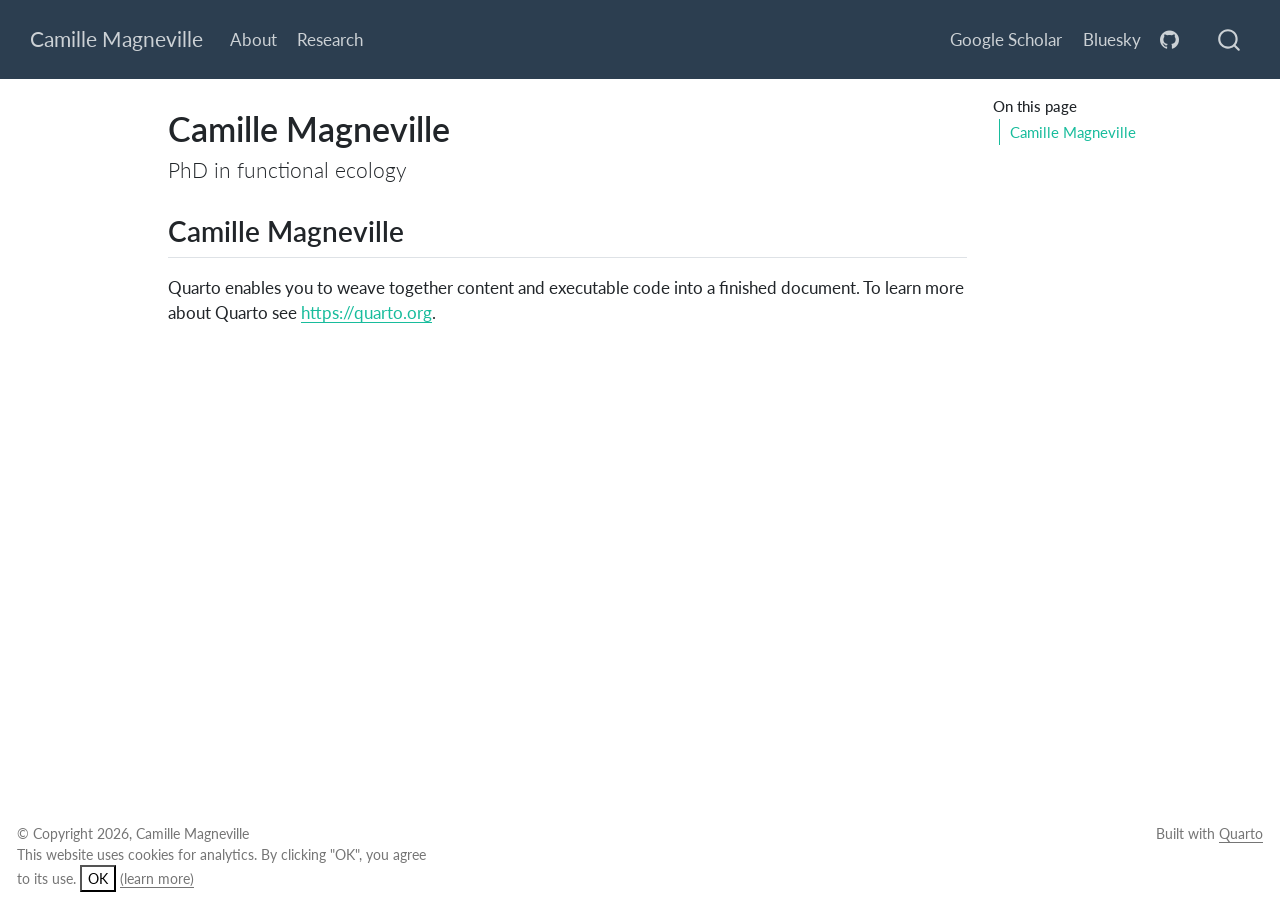
==== docs/index.html @ 0dbf3377 "Try with docs instead of site" ====
<!DOCTYPE html>
<html xmlns="http://www.w3.org/1999/xhtml" lang="en" xml:lang="en"><head>

<meta charset="utf-8">
<meta name="generator" content="quarto-1.9.37">

<meta name="viewport" content="width=device-width, initial-scale=1.0, user-scalable=yes">


<title>Camille Magneville</title>
<style>
/* Default styles provided by pandoc.
** See https://pandoc.org/MANUAL.html#variables-for-html for config info.
*/
code{white-space: pre-wrap;}
span.smallcaps{font-variant: small-caps;}
div.columns{display: flex; gap: min(4vw, 1.5em);}
div.column{flex: auto; overflow-x: auto;}
div.hanging-indent{margin-left: 1.5em; text-indent: -1.5em;}
ul.task-list{list-style: none;}
ul.task-list li input[type="checkbox"] {
  width: 0.8em;
  margin: 0 0.8em 0.2em -1em; /* quarto-specific, see https://github.com/quarto-dev/quarto-cli/issues/4556 */ 
  vertical-align: middle;
}
</style>


<script src="site_libs/quarto-nav/quarto-nav.js"></script>
<script src="site_libs/quarto-nav/headroom.min.js"></script>
<script src="site_libs/clipboard/clipboard.min.js"></script>
<script src="site_libs/quarto-search/autocomplete.umd.js"></script>
<script src="site_libs/quarto-search/fuse.min.js"></script>
<script src="site_libs/quarto-search/quarto-search.js"></script>
<meta name="quarto:offset" content="./">
<script src="site_libs/quarto-html/quarto.js" type="module"></script>
<script src="site_libs/quarto-html/tabsets/tabsets.js" type="module"></script>
<script src="site_libs/quarto-html/popper.min.js"></script>
<script src="site_libs/quarto-html/tippy.umd.min.js"></script>
<script src="site_libs/quarto-html/anchor.min.js"></script>
<link href="site_libs/quarto-html/tippy.css" rel="stylesheet">
<link href="site_libs/quarto-html/quarto-syntax-highlighting-7f8f88aac4f3542376d5c11b86a4c14d.css" rel="stylesheet" id="quarto-text-highlighting-styles">
<script src="site_libs/bootstrap/bootstrap.min.js"></script>
<link href="site_libs/bootstrap/bootstrap-icons.css" rel="stylesheet">
<link href="site_libs/bootstrap/bootstrap-6b423f165eeea3787de40cb4f8e821c3.min.css" rel="stylesheet" append-hash="true" id="quarto-bootstrap" data-mode="light">
<script id="quarto-search-options" type="application/json">{
  "location": "navbar",
  "copy-button": false,
  "collapse-after": 3,
  "panel-placement": "end",
  "type": "overlay",
  "limit": 50,
  "keyboard-shortcut": [
    "f",
    "/",
    "s"
  ],
  "show-item-context": false,
  "language": {
    "search-no-results-text": "No results",
    "search-matching-documents-text": "matching documents",
    "search-copy-link-title": "Copy link to search",
    "search-hide-matches-text": "Hide additional matches",
    "search-more-match-text": "more match in this document",
    "search-more-matches-text": "more matches in this document",
    "search-clear-button-title": "Clear",
    "search-text-placeholder": "",
    "search-detached-cancel-button-title": "Cancel",
    "search-submit-button-title": "Submit",
    "search-label": "Search"
  }
}</script>


</head>

<body class="nav-fixed quarto-light">

<div id="quarto-search-results"></div>
  <header id="quarto-header" class="headroom fixed-top">
    <nav class="navbar navbar-expand-lg " data-bs-theme="dark">
      <div class="navbar-container container-fluid">
      <div class="navbar-brand-container mx-auto">
    <a class="navbar-brand" href="./index.html">
    <span class="navbar-title">Camille Magneville</span>
    </a>
  </div>
            <div id="quarto-search" class="" title="Search"></div>
          <button class="navbar-toggler" type="button" data-bs-toggle="collapse" data-bs-target="#navbarCollapse" aria-controls="navbarCollapse" role="menu" aria-expanded="false" aria-label="Toggle navigation" onclick="if (window.quartoToggleHeadroom) { window.quartoToggleHeadroom(); }">
  <span class="navbar-toggler-icon"></span>
</button>
          <div class="collapse navbar-collapse" id="navbarCollapse">
            <ul class="navbar-nav navbar-nav-scroll me-auto">
  <li class="nav-item">
    <a class="nav-link" href="./about.html"> 
<span class="menu-text">About</span></a>
  </li>  
  <li class="nav-item">
    <a class="nav-link" href="./research.html"> 
<span class="menu-text">Research</span></a>
  </li>  
</ul>
            <ul class="navbar-nav navbar-nav-scroll ms-auto">
  <li class="nav-item">
    <a class="nav-link" href="https://scholar.google.com/citations?user=PnnVbAgAAAAJ&amp;hl=fr&amp;authuser=2"> 
<span class="menu-text">Google Scholar</span></a>
  </li>  
  <li class="nav-item">
    <a class="nav-link" href="https://bsky.app/profile/cmlmagneville.bsky.social"> 
<span class="menu-text">Bluesky</span></a>
  </li>  
  <li class="nav-item compact">
    <a class="nav-link" href="https://github.com/CmlMagneville"> <i class="bi bi-github" role="img">
</i> 
<span class="menu-text"></span></a>
  </li>  
  <li class="nav-item compact">
    <a class="nav-link" href="https://www.linkedin.com/in/camille-magneville-841ba7163/"> <i class="bi bi-LinkedIn" role="img">
</i> 
<span class="menu-text"></span></a>
  </li>  
</ul>
          </div> <!-- /navcollapse -->
            <div class="quarto-navbar-tools">
</div>
      </div> <!-- /container-fluid -->
    </nav>
</header>
<!-- content -->
<div id="quarto-content" class="quarto-container page-columns page-rows-contents page-layout-article page-navbar">
<!-- sidebar -->
<!-- margin-sidebar -->
    <div id="quarto-margin-sidebar" class="sidebar margin-sidebar">
        <nav id="TOC" role="doc-toc" class="toc-active">
    <h2 id="toc-title">On this page</h2>
   
  <ul>
  <li><a href="#camille-magneville" id="toc-camille-magneville" class="nav-link active" data-scroll-target="#camille-magneville">Camille Magneville</a></li>
  </ul>
</nav>
    </div>
<!-- main -->
<main class="content" id="quarto-document-content">

<header id="title-block-header" class="quarto-title-block default">
<div class="quarto-title">
<h1 class="title">Camille Magneville</h1>
<p class="subtitle lead">PhD in functional ecology</p>
</div>



<div class="quarto-title-meta">

    
  
    
  </div>
  


</header>


<section id="camille-magneville" class="level2">
<h2 class="anchored" data-anchor-id="camille-magneville">Camille Magneville</h2>
<p>Quarto enables you to weave together content and executable code into a finished document. To learn more about Quarto see <a href="https://quarto.org" class="uri">https://quarto.org</a>.</p>


</section>

</main> <!-- /main -->
<script id="quarto-html-after-body" type="application/javascript">
  window.document.addEventListener("DOMContentLoaded", function (event) {
    const icon = "";
    const anchorJS = new window.AnchorJS();
    anchorJS.options = {
      placement: 'right',
      icon: icon
    };
    anchorJS.add('.anchored');
    const isCodeAnnotation = (el) => {
      for (const clz of el.classList) {
        if (clz.startsWith('code-annotation-')) {                     
          return true;
        }
      }
      return false;
    }
    const onCopySuccess = function(e) {
      // button target
      const button = e.trigger;
      // don't keep focus
      button.blur();
      // flash "checked"
      button.classList.add('code-copy-button-checked');
      var currentTitle = button.getAttribute("title");
      button.setAttribute("title", "Copied!");
      let tooltip;
      if (window.bootstrap) {
        button.setAttribute("data-bs-toggle", "tooltip");
        button.setAttribute("data-bs-placement", "left");
        button.setAttribute("data-bs-title", "Copied!");
        tooltip = new bootstrap.Tooltip(button, 
          { trigger: "manual", 
            customClass: "code-copy-button-tooltip",
            offset: [0, -8]});
        tooltip.show();    
      }
      setTimeout(function() {
        if (tooltip) {
          tooltip.hide();
          button.removeAttribute("data-bs-title");
          button.removeAttribute("data-bs-toggle");
          button.removeAttribute("data-bs-placement");
        }
        button.setAttribute("title", currentTitle);
        button.classList.remove('code-copy-button-checked');
      }, 1000);
      // clear code selection
      e.clearSelection();
    }
    const getTextToCopy = function(trigger) {
      const outerScaffold = trigger.parentElement.cloneNode(true);
      const codeEl = outerScaffold.querySelector('code');
      for (const childEl of codeEl.children) {
        if (isCodeAnnotation(childEl)) {
          childEl.remove();
        }
      }
      return codeEl.innerText;
    }
    const clipboard = new window.ClipboardJS('.code-copy-button:not([data-in-quarto-modal])', {
      text: getTextToCopy
    });
    clipboard.on('success', onCopySuccess);
    if (window.document.getElementById('quarto-embedded-source-code-modal')) {
      const clipboardModal = new window.ClipboardJS('.code-copy-button[data-in-quarto-modal]', {
        text: getTextToCopy,
        container: window.document.getElementById('quarto-embedded-source-code-modal')
      });
      clipboardModal.on('success', onCopySuccess);
    }
      var localhostRegex = new RegExp(/^(?:http|https):\/\/localhost\:?[0-9]*\//);
      var mailtoRegex = new RegExp(/^mailto:/);
        var filterRegex = new RegExp("https:\/\/cmlmagneville\.github\.io\/");
      var isInternal = (href) => {
          return filterRegex.test(href) || localhostRegex.test(href) || mailtoRegex.test(href);
      }
      // Inspect non-navigation links and adorn them if external
     var links = window.document.querySelectorAll('a[href]:not(.nav-link):not(.navbar-brand):not(.toc-action):not(.sidebar-link):not(.sidebar-item-toggle):not(.pagination-link):not(.no-external):not([aria-hidden]):not(.dropdown-item):not(.quarto-navigation-tool):not(.about-link)');
      for (var i=0; i<links.length; i++) {
        const link = links[i];
        if (!isInternal(link.href)) {
          // undo the damage that might have been done by quarto-nav.js in the case of
          // links that we want to consider external
          if (link.dataset.originalHref !== undefined) {
            link.href = link.dataset.originalHref;
          }
        }
      }
    function tippyHover(el, contentFn, onTriggerFn, onUntriggerFn) {
      const config = {
        allowHTML: true,
        maxWidth: 500,
        delay: 100,
        arrow: false,
        appendTo: function(el) {
            return el.parentElement;
        },
        interactive: true,
        interactiveBorder: 10,
        theme: 'quarto',
        placement: 'bottom-start',
      };
      if (contentFn) {
        config.content = contentFn;
      }
      if (onTriggerFn) {
        config.onTrigger = onTriggerFn;
      }
      if (onUntriggerFn) {
        config.onUntrigger = onUntriggerFn;
      }
      window.tippy(el, config); 
    }
    const noterefs = window.document.querySelectorAll('a[role="doc-noteref"]');
    for (var i=0; i<noterefs.length; i++) {
      const ref = noterefs[i];
      tippyHover(ref, function() {
        // use id or data attribute instead here
        let href = ref.getAttribute('data-footnote-href') || ref.getAttribute('href');
        try { href = new URL(href).hash; } catch {}
        const id = href.replace(/^#\/?/, "");
        const note = window.document.getElementById(id);
        if (note) {
          return note.innerHTML;
        } else {
          return "";
        }
      });
    }
    const xrefs = window.document.querySelectorAll('a.quarto-xref');
    const processXRef = (id, note) => {
      // Strip column container classes
      const stripColumnClz = (el) => {
        el.classList.remove("page-full", "page-columns");
        if (el.children) {
          for (const child of el.children) {
            stripColumnClz(child);
          }
        }
      }
      stripColumnClz(note)
      if (id === null || id.startsWith('sec-')) {
        // Special case sections, only their first couple elements
        const container = document.createElement("div");
        if (note.children && note.children.length > 2) {
          container.appendChild(note.children[0].cloneNode(true));
          for (let i = 1; i < note.children.length; i++) {
            const child = note.children[i];
            if (child.tagName === "P" && child.innerText === "") {
              continue;
            } else {
              container.appendChild(child.cloneNode(true));
              break;
            }
          }
          if (window.Quarto?.typesetMath) {
            window.Quarto.typesetMath(container);
          }
          return container.innerHTML
        } else {
          if (window.Quarto?.typesetMath) {
            window.Quarto.typesetMath(note);
          }
          return note.innerHTML;
        }
      } else {
        // Remove any anchor links if they are present
        const anchorLink = note.querySelector('a.anchorjs-link');
        if (anchorLink) {
          anchorLink.remove();
        }
        if (window.Quarto?.typesetMath) {
          window.Quarto.typesetMath(note);
        }
        if (note.classList.contains("callout")) {
          return note.outerHTML;
        } else {
          return note.innerHTML;
        }
      }
    }
    for (var i=0; i<xrefs.length; i++) {
      const xref = xrefs[i];
      tippyHover(xref, undefined, function(instance) {
        instance.disable();
        let url = xref.getAttribute('href');
        let hash = undefined; 
        if (url.startsWith('#')) {
          hash = url;
        } else {
          try { hash = new URL(url).hash; } catch {}
        }
        if (hash) {
          const id = hash.replace(/^#\/?/, "");
          const note = window.document.getElementById(id);
          if (note !== null) {
            try {
              const html = processXRef(id, note.cloneNode(true));
              instance.setContent(html);
            } finally {
              instance.enable();
              instance.show();
            }
          } else {
            // See if we can fetch this
            fetch(url.split('#')[0])
            .then(res => res.text())
            .then(html => {
              const parser = new DOMParser();
              const htmlDoc = parser.parseFromString(html, "text/html");
              const note = htmlDoc.getElementById(id);
              if (note !== null) {
                const html = processXRef(id, note);
                instance.setContent(html);
              } 
            }).finally(() => {
              instance.enable();
              instance.show();
            });
          }
        } else {
          // See if we can fetch a full url (with no hash to target)
          // This is a special case and we should probably do some content thinning / targeting
          fetch(url)
          .then(res => res.text())
          .then(html => {
            const parser = new DOMParser();
            const htmlDoc = parser.parseFromString(html, "text/html");
            const note = htmlDoc.querySelector('main.content');
            if (note !== null) {
              // This should only happen for chapter cross references
              // (since there is no id in the URL)
              // remove the first header
              if (note.children.length > 0 && note.children[0].tagName === "HEADER") {
                note.children[0].remove();
              }
              const html = processXRef(null, note);
              instance.setContent(html);
            } 
          }).finally(() => {
            instance.enable();
            instance.show();
          });
        }
      }, function(instance) {
      });
    }
        let selectedAnnoteEl;
        const selectorForAnnotation = ( cell, annotation) => {
          let cellAttr = 'data-code-cell="' + cell + '"';
          let lineAttr = 'data-code-annotation="' +  annotation + '"';
          const selector = 'span[' + cellAttr + '][' + lineAttr + ']';
          return selector;
        }
        const selectCodeLines = (annoteEl) => {
          const doc = window.document;
          const targetCell = annoteEl.getAttribute("data-target-cell");
          const targetAnnotation = annoteEl.getAttribute("data-target-annotation");
          const annoteSpan = window.document.querySelector(selectorForAnnotation(targetCell, targetAnnotation));
          const lines = annoteSpan.getAttribute("data-code-lines").split(",");
          const lineIds = lines.map((line) => {
            return targetCell + "-" + line;
          })
          let top = null;
          let height = null;
          let parent = null;
          if (lineIds.length > 0) {
              //compute the position of the single el (top and bottom and make a div)
              const el = window.document.getElementById(lineIds[0]);
              top = el.offsetTop;
              height = el.offsetHeight;
              parent = el.parentElement.parentElement;
            if (lineIds.length > 1) {
              const lastEl = window.document.getElementById(lineIds[lineIds.length - 1]);
              const bottom = lastEl.offsetTop + lastEl.offsetHeight;
              height = bottom - top;
            }
            if (top !== null && height !== null && parent !== null) {
              // cook up a div (if necessary) and position it 
              let div = window.document.getElementById("code-annotation-line-highlight");
              if (div === null) {
                div = window.document.createElement("div");
                div.setAttribute("id", "code-annotation-line-highlight");
                div.style.position = 'absolute';
                parent.appendChild(div);
              }
              div.style.top = top - 2 + "px";
              div.style.height = height + 4 + "px";
              div.style.left = 0;
              let gutterDiv = window.document.getElementById("code-annotation-line-highlight-gutter");
              if (gutterDiv === null) {
                gutterDiv = window.document.createElement("div");
                gutterDiv.setAttribute("id", "code-annotation-line-highlight-gutter");
                gutterDiv.style.position = 'absolute';
                const codeCell = window.document.getElementById(targetCell);
                const gutter = codeCell.querySelector('.code-annotation-gutter');
                gutter.appendChild(gutterDiv);
              }
              gutterDiv.style.top = top - 2 + "px";
              gutterDiv.style.height = height + 4 + "px";
            }
            selectedAnnoteEl = annoteEl;
          }
        };
        const unselectCodeLines = () => {
          const elementsIds = ["code-annotation-line-highlight", "code-annotation-line-highlight-gutter"];
          elementsIds.forEach((elId) => {
            const div = window.document.getElementById(elId);
            if (div) {
              div.remove();
            }
          });
          selectedAnnoteEl = undefined;
        };
          // Handle positioning of the toggle
      window.addEventListener(
        "resize",
        throttle(() => {
          elRect = undefined;
          if (selectedAnnoteEl) {
            selectCodeLines(selectedAnnoteEl);
          }
        }, 10)
      );
      function throttle(fn, ms) {
      let throttle = false;
      let timer;
        return (...args) => {
          if(!throttle) { // first call gets through
              fn.apply(this, args);
              throttle = true;
          } else { // all the others get throttled
              if(timer) clearTimeout(timer); // cancel #2
              timer = setTimeout(() => {
                fn.apply(this, args);
                timer = throttle = false;
              }, ms);
          }
        };
      }
        // Attach click handler to the DT
        const annoteDls = window.document.querySelectorAll('dt[data-target-cell]');
        for (const annoteDlNode of annoteDls) {
          annoteDlNode.addEventListener('click', (event) => {
            const clickedEl = event.target;
            if (clickedEl !== selectedAnnoteEl) {
              unselectCodeLines();
              const activeEl = window.document.querySelector('dt[data-target-cell].code-annotation-active');
              if (activeEl) {
                activeEl.classList.remove('code-annotation-active');
              }
              selectCodeLines(clickedEl);
              clickedEl.classList.add('code-annotation-active');
            } else {
              // Unselect the line
              unselectCodeLines();
              clickedEl.classList.remove('code-annotation-active');
            }
          });
        }
    const findCites = (el) => {
      const parentEl = el.parentElement;
      if (parentEl) {
        const cites = parentEl.dataset.cites;
        if (cites) {
          return {
            el,
            cites: cites.split(' ')
          };
        } else {
          return findCites(el.parentElement)
        }
      } else {
        return undefined;
      }
    };
    var bibliorefs = window.document.querySelectorAll('a[role="doc-biblioref"]');
    for (var i=0; i<bibliorefs.length; i++) {
      const ref = bibliorefs[i];
      const citeInfo = findCites(ref);
      if (citeInfo) {
        tippyHover(citeInfo.el, function() {
          var popup = window.document.createElement('div');
          citeInfo.cites.forEach(function(cite) {
            var citeDiv = window.document.createElement('div');
            citeDiv.classList.add('hanging-indent');
            citeDiv.classList.add('csl-entry');
            var biblioDiv = window.document.getElementById('ref-' + cite);
            if (biblioDiv) {
              citeDiv.innerHTML = biblioDiv.innerHTML;
            }
            popup.appendChild(citeDiv);
          });
          return popup.innerHTML;
        });
      }
    }
  });
  </script>
</div> <!-- /content -->
<footer class="footer">
  <div class="nav-footer">
    <div class="nav-footer-left">
<div>
© Copyright 2026, Camille Magneville
</div>
<div id="cookie-banner-placeholder">

</div>
<script>
  function loadGoogleAnalytics() {
    const gascript = document.createElement("script");
    gascript.async = true;
    gascript.src = "https://www.googletagmanager.com/gtag/js?id=G-DV6K7C0XDV";
    document.head.appendChild(gascript);
    window.dataLayer = window.dataLayer || [];
    function gtag(){dataLayer.push(arguments);}
    gtag('js', new Date());
    gtag('config', 'G-DV6K7C0XDV');
  }

  document.addEventListener("DOMContentLoaded", function () {
    if (localStorage.getItem("cookieAccepted") === "true") {
      loadGoogleAnalytics();
      return;
    }
    const bannerHTML = `
      <div id="cookie-banner">
        <p>
          This website uses cookies for analytics. By clicking "OK", you agree to its use.
          <button id="accept-cookies">OK</button>
          <a href="privacy.html" class="cookie-link">(learn more)</a>
        </p>
      </div>`;
    document.getElementById("cookie-banner-placeholder").innerHTML = bannerHTML;
    
    document.getElementById("accept-cookies").addEventListener("click", function () {
      localStorage.setItem("cookieAccepted", "true");
      document.getElementById("cookie-banner").remove();
      loadGoogleAnalytics();
    });
  });
</script>
</div>   
    <div class="nav-footer-center">
      &nbsp;
    </div>
    <div class="nav-footer-right">
<p>Built with <a href="https://quarto.org/">Quarto</a></p>
</div>
  </div>
</footer>




</body></html>
---- docs/site_libs/quarto-html/tippy.css ----
.tippy-box[data-animation=fade][data-state=hidden]{opacity:0}[data-tippy-root]{max-width:calc(100vw - 10px)}.tippy-box{position:relative;background-color:#333;color:#fff;border-radius:4px;font-size:14px;line-height:1.4;white-space:normal;outline:0;transition-property:transform,visibility,opacity}.tippy-box[data-placement^=top]>.tippy-arrow{bottom:0}.tippy-box[data-placement^=top]>.tippy-arrow:before{bottom:-7px;left:0;border-width:8px 8px 0;border-top-color:initial;transform-origin:center top}.tippy-box[data-placement^=bottom]>.tippy-arrow{top:0}.tippy-box[data-placement^=bottom]>.tippy-arrow:before{top:-7px;left:0;border-width:0 8px 8px;border-bottom-color:initial;transform-origin:center bottom}.tippy-box[data-placement^=left]>.tippy-arrow{right:0}.tippy-box[data-placement^=left]>.tippy-arrow:before{border-width:8px 0 8px 8px;border-left-color:initial;right:-7px;transform-origin:center left}.tippy-box[data-placement^=right]>.tippy-arrow{left:0}.tippy-box[data-placement^=right]>.tippy-arrow:before{left:-7px;border-width:8px 8px 8px 0;border-right-color:initial;transform-origin:center right}.tippy-box[data-inertia][data-state=visible]{transition-timing-function:cubic-bezier(.54,1.5,.38,1.11)}.tippy-arrow{width:16px;height:16px;color:#333}.tippy-arrow:before{content:"";position:absolute;border-color:transparent;border-style:solid}.tippy-content{position:relative;padding:5px 9px;z-index:1}
---- docs/site_libs/quarto-html/quarto-syntax-highlighting-7f8f88aac4f3542376d5c11b86a4c14d.css ----
/* quarto syntax highlight colors */
:root {
  --quarto-hl-ot-color: #003B4F;
  --quarto-hl-at-color: #657422;
  --quarto-hl-ss-color: #20794D;
  --quarto-hl-an-color: #5E5E5E;
  --quarto-hl-fu-color: #4758AB;
  --quarto-hl-st-color: #20794D;
  --quarto-hl-cf-color: #003B4F;
  --quarto-hl-op-color: #5E5E5E;
  --quarto-hl-er-color: #AD0000;
  --quarto-hl-bn-color: #AD0000;
  --quarto-hl-al-color: #AD0000;
  --quarto-hl-va-color: #111111;
  --quarto-hl-bu-color: inherit;
  --quarto-hl-ex-color: inherit;
  --quarto-hl-pp-color: #AD0000;
  --quarto-hl-in-color: #5E5E5E;
  --quarto-hl-vs-color: #20794D;
  --quarto-hl-wa-color: #5E5E5E;
  --quarto-hl-do-color: #5E5E5E;
  --quarto-hl-im-color: #00769E;
  --quarto-hl-ch-color: #20794D;
  --quarto-hl-dt-color: #AD0000;
  --quarto-hl-fl-color: #AD0000;
  --quarto-hl-co-color: #5E5E5E;
  --quarto-hl-cv-color: #5E5E5E;
  --quarto-hl-cn-color: #8f5902;
  --quarto-hl-sc-color: #5E5E5E;
  --quarto-hl-dv-color: #AD0000;
  --quarto-hl-kw-color: #003B4F;
}

/* other quarto variables */
:root {
  --quarto-font-monospace: SFMono-Regular, Menlo, Monaco, Consolas, "Liberation Mono", "Courier New", monospace;
}

/* syntax highlight based on Pandoc's rules */
pre > code.sourceCode > span {
  color: #003B4F;
}

code.sourceCode > span {
  color: #003B4F;
}

div.sourceCode,
div.sourceCode pre.sourceCode {
  color: #003B4F;
}

/* Normal */
code span {
  color: #003B4F;
}

/* Alert */
code span.al {
  color: #AD0000;
  font-style: inherit;
}

/* Annotation */
code span.an {
  color: #5E5E5E;
  font-style: inherit;
}

/* Attribute */
code span.at {
  color: #657422;
  font-style: inherit;
}

/* BaseN */
code span.bn {
  color: #AD0000;
  font-style: inherit;
}

/* BuiltIn */
code span.bu {
  font-style: inherit;
}

/* ControlFlow */
code span.cf {
  color: #003B4F;
  font-weight: bold;
  font-style: inherit;
}

/* Char */
code span.ch {
  color: #20794D;
  font-style: inherit;
}

/* Constant */
code span.cn {
  color: #8f5902;
  font-style: inherit;
}

/* Comment */
code span.co {
  color: #5E5E5E;
  font-style: inherit;
}

/* CommentVar */
code span.cv {
  color: #5E5E5E;
  font-style: italic;
}

/* Documentation */
code span.do {
  color: #5E5E5E;
  font-style: italic;
}

/* DataType */
code span.dt {
  color: #AD0000;
  font-style: inherit;
}

/* DecVal */
code span.dv {
  color: #AD0000;
  font-style: inherit;
}

/* Error */
code span.er {
  color: #AD0000;
  font-style: inherit;
}

/* Extension */
code span.ex {
  font-style: inherit;
}

/* Float */
code span.fl {
  color: #AD0000;
  font-style: inherit;
}

/* Function */
code span.fu {
  color: #4758AB;
  font-style: inherit;
}

/* Import */
code span.im {
  color: #00769E;
  font-style: inherit;
}

/* Information */
code span.in {
  color: #5E5E5E;
  font-style: inherit;
}

/* Keyword */
code span.kw {
  color: #003B4F;
  font-weight: bold;
  font-style: inherit;
}

/* Operator */
code span.op {
  color: #5E5E5E;
  font-style: inherit;
}

/* Other */
code span.ot {
  color: #003B4F;
  font-style: inherit;
}

/* Preprocessor */
code span.pp {
  color: #AD0000;
  font-style: inherit;
}

/* SpecialChar */
code span.sc {
  color: #5E5E5E;
  font-style: inherit;
}

/* SpecialString */
code span.ss {
  color: #20794D;
  font-style: inherit;
}

/* String */
code span.st {
  color: #20794D;
  font-style: inherit;
}

/* Variable */
code span.va {
  color: #111111;
  font-style: inherit;
}

/* VerbatimString */
code span.vs {
  color: #20794D;
  font-style: inherit;
}

/* Warning */
code span.wa {
  color: #5E5E5E;
  font-style: italic;
}

.prevent-inlining {
  content: "</";
}

/*# sourceMappingURL=789ad8cd35626ba772517505b42a116e.css.map */
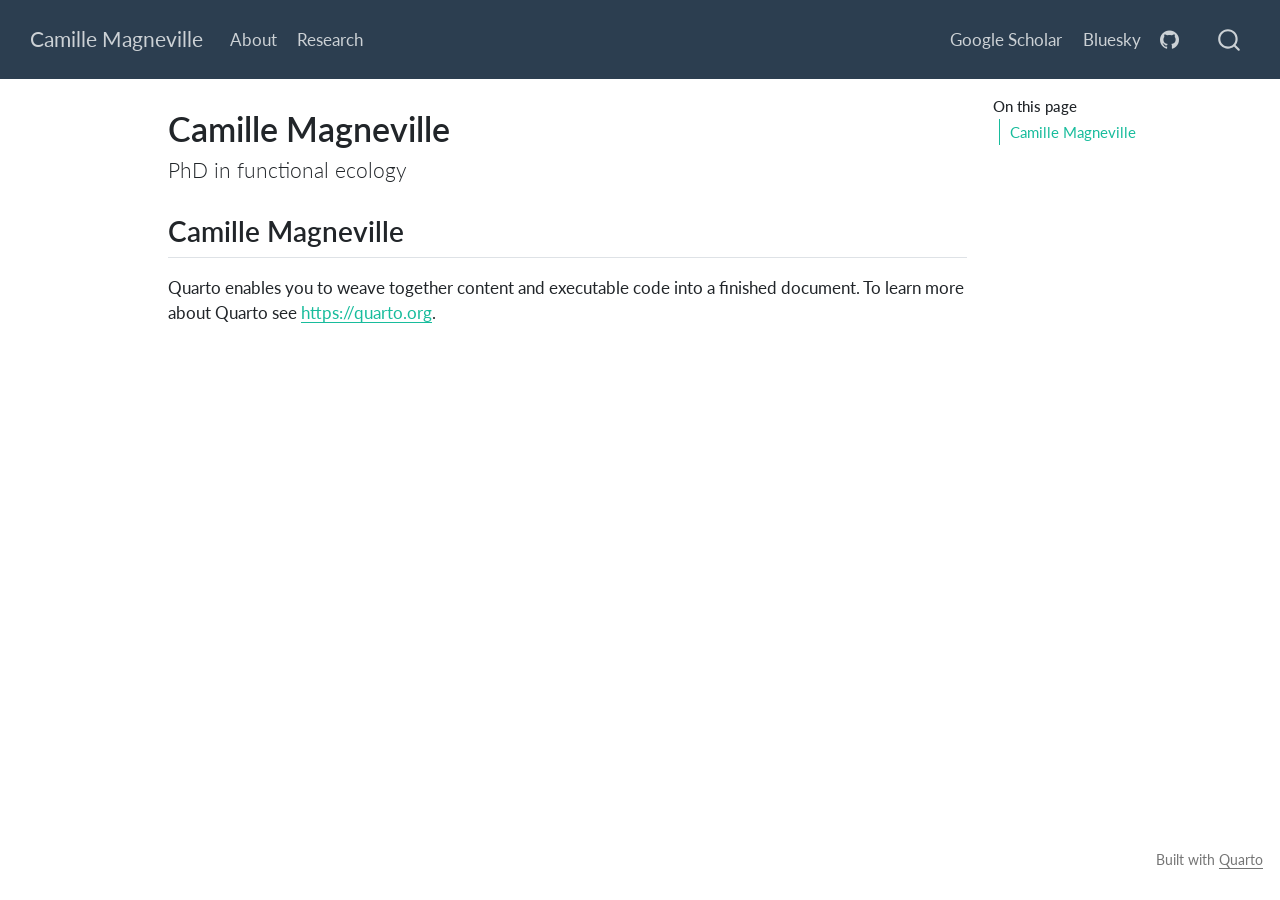
==== commit f24064ed: "Publish site to docs/" ====
--- a/docs/index.html
+++ b/docs/index.html
@@ -574,47 +574,8 @@
 <footer class="footer">
   <div class="nav-footer">
     <div class="nav-footer-left">
-<div>
-© Copyright 2026, Camille Magneville
-</div>
-<div id="cookie-banner-placeholder">
-
-</div>
-<script>
-  function loadGoogleAnalytics() {
-    const gascript = document.createElement("script");
-    gascript.async = true;
-    gascript.src = "https://www.googletagmanager.com/gtag/js?id=G-DV6K7C0XDV";
-    document.head.appendChild(gascript);
-    window.dataLayer = window.dataLayer || [];
-    function gtag(){dataLayer.push(arguments);}
-    gtag('js', new Date());
-    gtag('config', 'G-DV6K7C0XDV');
-  }
-
-  document.addEventListener("DOMContentLoaded", function () {
-    if (localStorage.getItem("cookieAccepted") === "true") {
-      loadGoogleAnalytics();
-      return;
-    }
-    const bannerHTML = `
-      <div id="cookie-banner">
-        <p>
-          This website uses cookies for analytics. By clicking "OK", you agree to its use.
-          <button id="accept-cookies">OK</button>
-          <a href="privacy.html" class="cookie-link">(learn more)</a>
-        </p>
-      </div>`;
-    document.getElementById("cookie-banner-placeholder").innerHTML = bannerHTML;
-    
-    document.getElementById("accept-cookies").addEventListener("click", function () {
-      localStorage.setItem("cookieAccepted", "true");
-      document.getElementById("cookie-banner").remove();
-      loadGoogleAnalytics();
-    });
-  });
-</script>
-</div>   
+      &nbsp;
+    </div>   
     <div class="nav-footer-center">
       &nbsp;
     </div>
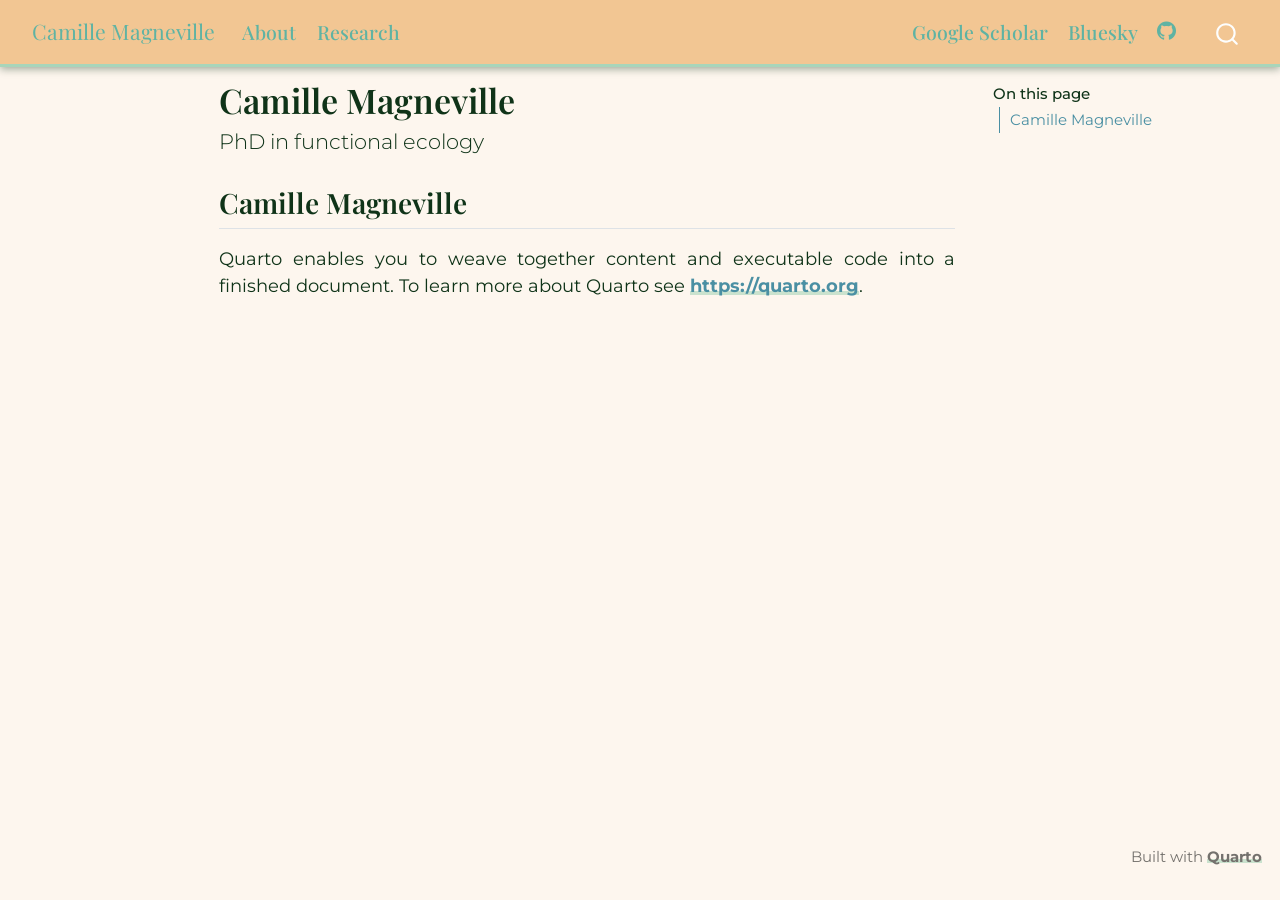
==== commit 42ea5f98: "Try custom css based on Cecilia Baldoni one" ====
--- a/docs/index.html
+++ b/docs/index.html
@@ -42,7 +42,7 @@
 <link href="site_libs/quarto-html/quarto-syntax-highlighting-7f8f88aac4f3542376d5c11b86a4c14d.css" rel="stylesheet" id="quarto-text-highlighting-styles">
 <script src="site_libs/bootstrap/bootstrap.min.js"></script>
 <link href="site_libs/bootstrap/bootstrap-icons.css" rel="stylesheet">
-<link href="site_libs/bootstrap/bootstrap-6b423f165eeea3787de40cb4f8e821c3.min.css" rel="stylesheet" append-hash="true" id="quarto-bootstrap" data-mode="light">
+<link href="site_libs/bootstrap/bootstrap-8a95988fe559d1a06f8955572627e9e2.min.css" rel="stylesheet" append-hash="true" id="quarto-bootstrap" data-mode="light">
 <script id="quarto-search-options" type="application/json">{
   "location": "navbar",
   "copy-button": false,
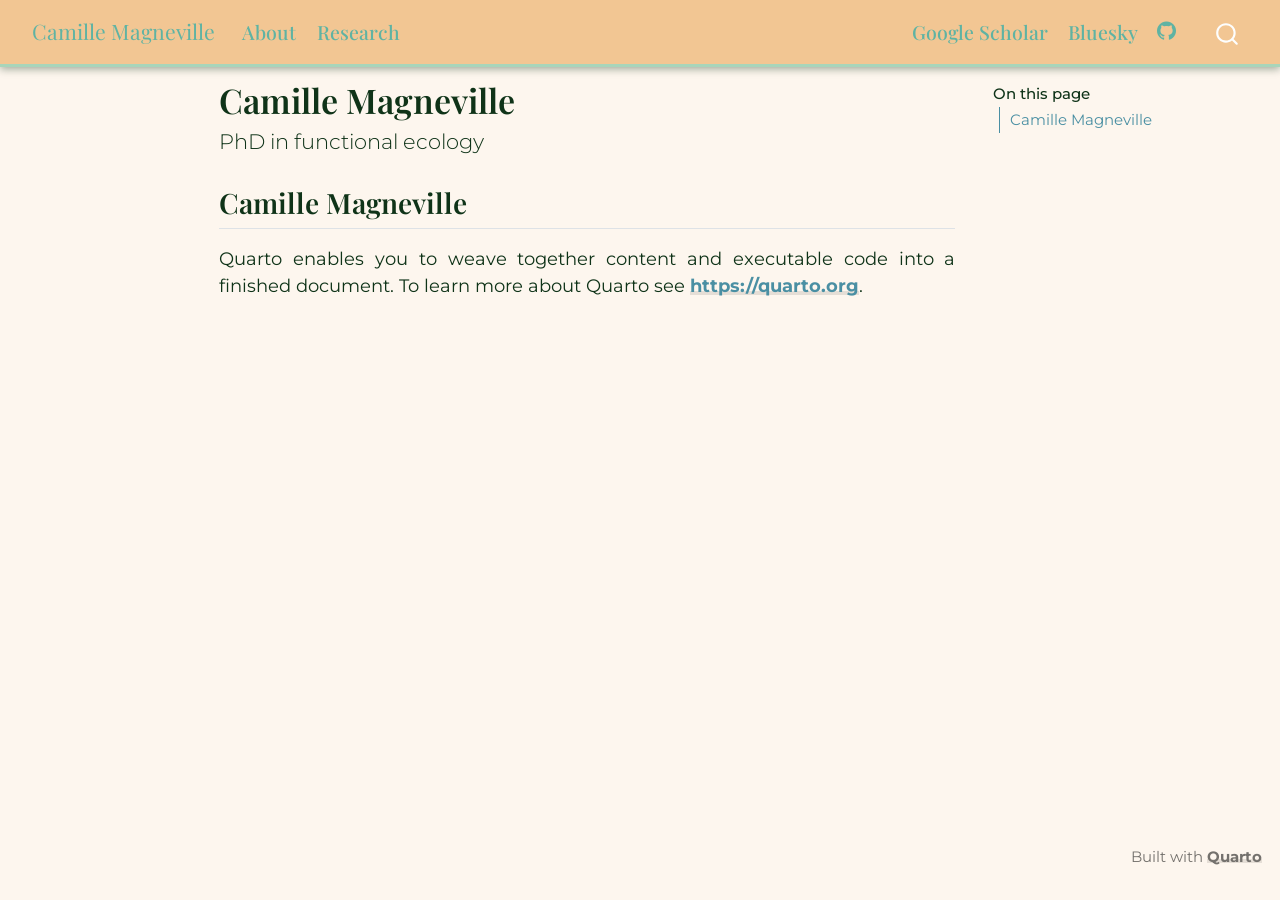
==== commit 73a833b8: "Try: change colors L76 <-> 88" ====
--- a/docs/index.html
+++ b/docs/index.html
@@ -42,7 +42,7 @@
 <link href="site_libs/quarto-html/quarto-syntax-highlighting-7f8f88aac4f3542376d5c11b86a4c14d.css" rel="stylesheet" id="quarto-text-highlighting-styles">
 <script src="site_libs/bootstrap/bootstrap.min.js"></script>
 <link href="site_libs/bootstrap/bootstrap-icons.css" rel="stylesheet">
-<link href="site_libs/bootstrap/bootstrap-8a95988fe559d1a06f8955572627e9e2.min.css" rel="stylesheet" append-hash="true" id="quarto-bootstrap" data-mode="light">
+<link href="site_libs/bootstrap/bootstrap-4b85d86fee123ad19cab1db993eeb110.min.css" rel="stylesheet" append-hash="true" id="quarto-bootstrap" data-mode="light">
 <script id="quarto-search-options" type="application/json">{
   "location": "navbar",
   "copy-button": false,
